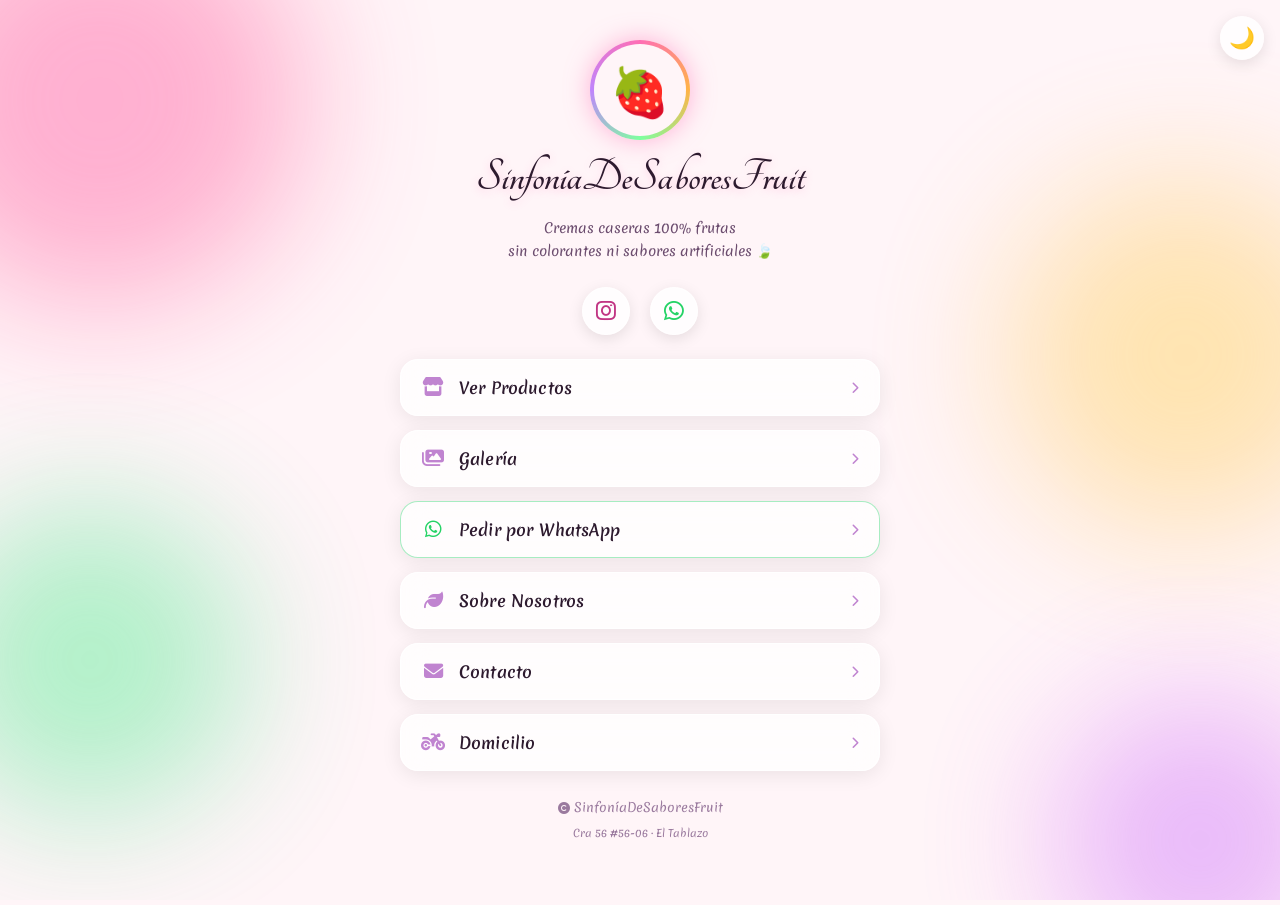
==== index.html @ 21013fcc "primer commit" ====
<!DOCTYPE html>
<html lang="es">
<head>
  <meta charset="UTF-8">
  <meta name="viewport" content="width=device-width, initial-scale=1.0">
  <link rel="preconnect" href="https://fonts.googleapis.com">
  <link rel="preconnect" href="https://fonts.gstatic.com" crossorigin>
  <link href="https://fonts.googleapis.com/css2?family=Tangerine:wght@400;700&family=Merienda:wght@300..900&display=swap" rel="stylesheet">
  <link rel="stylesheet" href="https://cdnjs.cloudflare.com/ajax/libs/font-awesome/6.5.1/css/all.min.css">
  <link rel="icon" type="image/jpeg" href="image/frutas.jpg">
  <link rel="stylesheet" href="linktree.css">
  <title>Sinfonía De Sabores Fruit 🍎</title>
</head>
<body>

  <button id="btnDark" type="button" aria-label="Cambiar modo oscuro">🌙</button>

  <div class="bg-blobs" aria-hidden="true">
    <div class="blob blob1"></div>
    <div class="blob blob2"></div>
    <div class="blob blob3"></div>
    <div class="blob blob4"></div>
  </div>

  <main class="linktree-container">
    
    <div class="profile-section">
      <div class="avatar-ring">
        <div class="avatar-inner">🍓</div>
      </div>
      <h1 class="brand-name">SinfoníaDeSaboresFruit</h1>
      <p class="brand-tagline">Cremas caseras 100% frutas<br>sin colorantes ni sabores artificiales 🍃</p>
    </div>

    <div class="redes-sociales">
      <a href="https://www.instagram.com/sinfoniadesaboresfruit?igsh=MWtiMGF0dndlY2p5dw==" target="_blank" rel="noopener noreferrer" class="red-icon" aria-label="Instagram">
        <i class="fa-brands fa-instagram"></i>
      </a>
      <a href="https://wa.me/573128900286" target="_blank" rel="noopener noreferrer" class="red-icon" aria-label="WhatsApp">
        <i class="fa-brands fa-whatsapp"></i>
      </a>
    </div>

    <nav class="links-nav" aria-label="Enlaces principales">

      <a href="tienda.html#Productos" class="link-btn" style="--i:0">
        <i class="fa-solid fa-store link-icon"></i>
        <span class="link-text">Ver Productos</span>
        <i class="fa-solid fa-chevron-right link-arrow"></i>
      </a>

      <a href="tienda.html#Galeria" class="link-btn" style="--i:1">
        <i class="fa-solid fa-images link-icon"></i>
        <span class="link-text">Galería</span>
        <i class="fa-solid fa-chevron-right link-arrow"></i>
      </a>

      <a href="https://wa.me/573128900286?text=Hola%20👋%20quiero%20hacer%20un%20pedido%20de%20Sinfonía%20De%20Sabores%20Fruit%20🍓" target="_blank" rel="noopener noreferrer" class="link-btn link-whatsapp" style="--i:2">
        <i class="fa-brands fa-whatsapp link-icon"></i>
        <span class="link-text">Pedir por WhatsApp</span>
        <i class="fa-solid fa-chevron-right link-arrow"></i>
      </a>

      <a href="tienda.html#Sobre-Sinfonia" class="link-btn" style="--i:3">
        <i class="fa-solid fa-leaf link-icon"></i>
        <span class="link-text">Sobre Nosotros</span>
        <i class="fa-solid fa-chevron-right link-arrow"></i>
      </a>

      <a href="tienda.html#Contacto" class="link-btn" style="--i:4">
        <i class="fa-solid fa-envelope link-icon"></i>
        <span class="link-text">Contacto</span>
        <i class="fa-solid fa-chevron-right link-arrow"></i>
      </a>

      <a href="form.html#Domicilio" class="link-btn" style="--i:5">
        <i class="fa-solid fa-motorcycle link-icon"></i>
        <span class="link-text">Domicilio</span>
        <i class="fa-solid fa-chevron-right link-arrow"></i>
      </a>

    </nav>

    <footer class="linktree-footer">
      <i class="fa-solid fa-copyright"></i> SinfoníaDeSaboresFruit
      <br>
      <small>Cra 56 #56-06 · El Tablazo</small>
    </footer>

  </main>

  <script>
    const btn = document.getElementById('btnDark');
    btn.addEventListener('click', () => {
      document.body.classList.toggle('dark');
      btn.textContent = document.body.classList.contains('dark') ? '☀️' : '🌙';
    });
  </script>

</body>
</html>
---- linktree.css ----
*, *::before, *::after {
    box-sizing: border-box;
    margin: 0;
    padding: 0;
    }

    html {
    scroll-behavior: smooth;
    }

    body {
    min-height: 100vh;
    background: #fff5f8;
    display: flex;
    justify-content: center;
    align-items: flex-start;
    padding: 40px 16px 60px;
    font-family: 'Merienda', sans-serif;
    position: relative;
    overflow-x: hidden;
    transition: background 0.4s ease, color 0.4s ease;
    }

    .bg-blobs {
    position: fixed;
    inset: 0;
    z-index: 0;
    pointer-events: none;
    overflow: hidden;
    }

    .blob {
    position: absolute;
    border-radius: 50%;
    filter: blur(70px);
    opacity: 0.45;
    animation: flotar 8s ease-in-out infinite alternate;
    }

    .blob1 {
    width: 400px; height: 400px;
    background: radial-gradient(circle, #ff6eb4, #ff3a7a);
    top: -100px; left: -100px;
    animation-duration: 9s;
    }

    .blob2 {
    width: 350px; height: 350px;
    background: radial-gradient(circle, #ffe066, #ffb347);
    top: 20%; right: -80px;
    animation-duration: 11s;
    animation-delay: -3s;
    }

    .blob3 {
    width: 300px; height: 300px;
    background: radial-gradient(circle, #7effa0, #00c96e);
    bottom: 10%; left: -60px;
    animation-duration: 13s;
    animation-delay: -6s;
    }

    .blob4 {
    width: 280px; height: 280px;
    background: radial-gradient(circle, #c084fc, #e040fb);
    bottom: -80px; right: -60px;
    animation-duration: 10s;
    animation-delay: -2s;
    }

    @keyframes flotar {
    from { transform: translate(0, 0) scale(1); }
    to   { transform: translate(30px, 40px) scale(1.1); }
    }

    .linktree-container {
    position: relative;
    z-index: 1;
    width: 100%;
    max-width: 480px;
    display: flex;
    flex-direction: column;
    align-items: center;
    gap: 24px;
    }

    .profile-section {
    display: flex;
    flex-direction: column;
    align-items: center;
    gap: 12px;
    animation: entrar 0.7s ease both;
    }

    .avatar-ring {
    width: 100px;
    height: 100px;
    border-radius: 50%;
    background: conic-gradient(#ff6eb4, #ffb347, #7effa0, #c084fc, #ff6eb4);
    padding: 4px;
    animation: girar 6s linear infinite;
    box-shadow: 0 0 25px rgba(255, 110, 180, 0.5);
    }

    .avatar-inner {
    width: 100%;
    height: 100%;
    border-radius: 50%;
    background: #fff5f8;
    display: flex;
    align-items: center;
    justify-content: center;
    font-size: 3rem;
    transition: background 0.4s ease;
    }

    @keyframes girar {
    from { rotate: 0deg; }
    to   { rotate: 360deg; }
    }

    .brand-name {
    font-family: 'Tangerine', cursive;
    font-size: 3rem;
    font-weight: 700;
    color: #2d1a2e;
    text-align: center;
    text-shadow: 0 2px 8px rgba(255, 110, 180, 0.3);
    line-height: 1.1;
    transition: color 0.4s ease;
    }

    .brand-tagline {
    font-family: 'Merienda', sans-serif;
    font-size: 0.85rem;
    color: #6b4c6e;
    text-align: center;
    line-height: 1.7;
    transition: color 0.4s ease;
    }

    .redes-sociales {
    display: flex;
    gap: 20px;
    animation: entrar 0.7s ease 0.2s both;
    }

    .red-icon {
    width: 48px;
    height: 48px;
    border-radius: 50%;
    background: rgba(255, 255, 255, 0.8);
    backdrop-filter: blur(10px);
    display: flex;
    align-items: center;
    justify-content: center;
    font-size: 1.4rem;
    text-decoration: none;
    color: #2d1a2e;
    box-shadow: 0 4px 15px rgba(0,0,0,0.1);
    border: 1.5px solid rgba(255,255,255,0.6);
    transition: transform 0.3s ease, box-shadow 0.3s ease;
    }

    .red-icon:hover {
    transform: translateY(-4px) scale(1.1);
    box-shadow: 0 8px 25px rgba(255, 110, 180, 0.4);
    }

    .red-icon .fa-instagram { color: #c13584; }
    .red-icon .fa-whatsapp  { color: #25d366; }

    .links-nav {
    width: 100%;
    display: flex;
    flex-direction: column;
    gap: 14px;
    }

    .link-btn {
    display: flex;
    align-items: center;
    gap: 14px;
    width: 100%;
    padding: 16px 20px;
    border-radius: 18px;
    background: rgba(255, 255, 255, 0.75);
    backdrop-filter: blur(14px);
    border: 1.5px solid rgba(255, 255, 255, 0.9);
    text-decoration: none;
    color: #2d1a2e;
    font-family: 'Merienda', sans-serif;
    font-size: 1rem;
    font-weight: 600;
    box-shadow: 0 4px 20px rgba(0,0,0,0.08);
    position: relative;
    overflow: hidden;
    transition: transform 0.25s ease, box-shadow 0.25s ease, background 0.25s ease;
    animation: entrar 0.6s ease calc(var(--i) * 0.1s + 0.3s) both;
    }

    .link-btn::before {
    content: '';
    position: absolute;
    inset: 0;
    background: linear-gradient(135deg, rgba(255,110,180,0.12), rgba(255,179,71,0.12));
    opacity: 0;
    transition: opacity 0.3s ease;
    border-radius: inherit;
    }

    .link-btn:hover::before { opacity: 1; }

    .link-btn:hover {
    transform: translateY(-3px) scale(1.02);
    box-shadow:
        0 8px 30px rgba(255, 110, 180, 0.25),
        0 0 0 2px rgba(255, 110, 180, 0.3);
    background: rgba(255, 255, 255, 0.9);
    }

    .link-btn:active {
    transform: scale(0.98);
    }

    .link-whatsapp {
    border-color: rgba(37, 211, 102, 0.4);
    }

    .link-whatsapp:hover {
    box-shadow:
        0 8px 30px rgba(37, 211, 102, 0.25),
        0 0 0 2px rgba(37, 211, 102, 0.3);
    }

    .link-icon {
    font-size: 1.2rem;
    flex-shrink: 0;
    width: 24px;
    text-align: center;
    color: #c084d0;
    transition: color 0.3s ease;
    }

    .link-whatsapp .link-icon {
    color: #25d366;
    }

    .link-btn:hover .link-icon {
    color: #ff6eb4;
    }

    .link-whatsapp:hover .link-icon {
    color: #1ebe5c;
    }

    .link-text {
    flex: 1;
    letter-spacing: 0.01em;
    }

    .link-arrow {
    font-size: 0.75rem;
    color: #c084d0;
    transition: transform 0.3s ease;
    flex-shrink: 0;
    }

    .link-btn:hover .link-arrow {
    transform: translateX(4px);
    }

    .linktree-footer {
    font-family: 'Merienda', sans-serif;
    font-size: 0.78rem;
    color: #9a7a9e;
    text-align: center;
    line-height: 2;
    animation: entrar 0.6s ease 0.9s both;
    transition: color 0.4s ease;
    }

    @keyframes entrar {
    from { opacity: 0; transform: translateY(20px); }
    to   { opacity: 1; transform: translateY(0); }
    }

    #btnDark {
    position: fixed;
    top: 16px;
    right: 16px;
    background: rgba(255, 255, 255, 0.8);
    border: none;
    border-radius: 50%;
    width: 44px;
    height: 44px;
    font-size: 1.3rem;
    cursor: pointer;
    z-index: 999;
    backdrop-filter: blur(10px);
    box-shadow: 0 4px 15px rgba(0,0,0,0.1);
    transition: transform 0.3s ease, background 0.4s ease;
    }

    #btnDark:hover {
    transform: scale(1.1);
    }

    body.dark {
    background: #1a0a1e;
    }

    body.dark .avatar-inner {
    background: #2d1a2e;
    }

    body.dark .brand-name,
    body.dark .brand-tagline,
    body.dark .linktree-footer {
    color: #f0e0ff;
    }

    body.dark .red-icon {
    background: rgba(255, 255, 255, 0.1);
    color: #f0e0ff;
    border-color: rgba(255,255,255,0.2);
    }

    body.dark .link-btn {
    background: rgba(255, 255, 255, 0.08);
    color: #f0e0ff;
    border-color: rgba(255, 255, 255, 0.15);
    }

    body.dark .link-btn:hover {
    background: rgba(255, 255, 255, 0.14);
    box-shadow:
        0 8px 30px rgba(255, 110, 180, 0.2),
        0 0 0 2px rgba(255, 110, 180, 0.25);
    }

    body.dark .link-whatsapp:hover {
    box-shadow:
        0 8px 30px rgba(37, 211, 102, 0.2),
        0 0 0 2px rgba(37, 211, 102, 0.25);
    }

    body.dark .link-icon,
    body.dark .link-arrow {
    color: #e0aaff;
    }

    body.dark .link-whatsapp .link-icon {
    color: #25d366;
    }

    body.dark #btnDark {
    background: rgba(0, 0, 0, 0.4);
    color: #fff;
    }

    @media (max-width: 480px) {
    body {
        padding: 30px 12px 50px;
    }

    .brand-name {
        font-size: 2.4rem;
    }

    .avatar-ring {
        width: 85px;
        height: 85px;
    }

    .avatar-inner {
        font-size: 2.5rem;
    }

    .link-btn {
        padding: 14px 16px;
        font-size: 0.92rem;
    }

    .link-icon {
        font-size: 1.05rem;
    }
    }
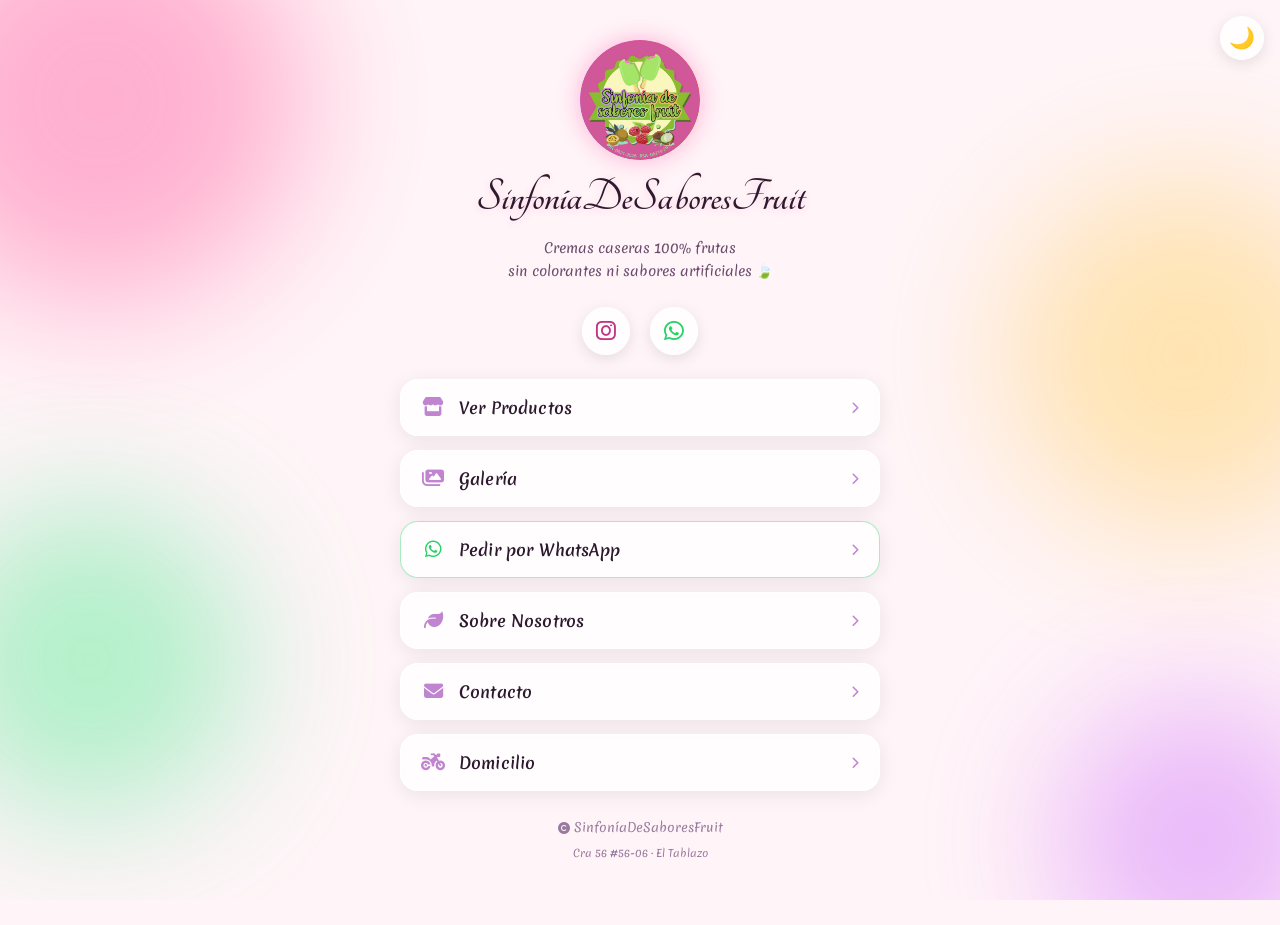
==== commit 22b931d0: "add robots.txt y sitemap.xml" ====
--- a/index.html
+++ b/index.html
@@ -1,101 +1,141 @@
 <!DOCTYPE html>
 <html lang="es">
 <head>
-  <meta charset="UTF-8">
-  <meta name="viewport" content="width=device-width, initial-scale=1.0">
-  <link rel="preconnect" href="https://fonts.googleapis.com">
-  <link rel="preconnect" href="https://fonts.gstatic.com" crossorigin>
-  <link href="https://fonts.googleapis.com/css2?family=Tangerine:wght@400;700&family=Merienda:wght@300..900&display=swap" rel="stylesheet">
-  <link rel="stylesheet" href="https://cdnjs.cloudflare.com/ajax/libs/font-awesome/6.5.1/css/all.min.css">
-  <link rel="icon" type="image/jpeg" href="image/frutas.jpg">
-  <link rel="stylesheet" href="linktree.css">
-  <title>Sinfonía De Sabores Fruit 🍎</title>
+<meta charset="UTF-8">
+<meta name="viewport" content="width=device-width, initial-scale=1.0">
+
+<!-- ===== SEO BÁSICO ===== -->
+<title>Sinfonía De Sabores Fruit | Cremas y Helados Artesanales 100% Naturales</title>
+<meta name="description" content="Cremas caseras y helados artesanales 100% de frutas naturales. Sin colorantes ni sabores artificiales. Pedidos a domicilio en El Tablazo. ¡Escríbenos por WhatsApp!">
+<meta name="keywords" content="helados artesanales, cremas de frutas, sinfonía de sabores fruit, helados naturales Colombia, cremas artesanales, postres naturales, helados a domicilio, El Tablazo">
+<meta name="author" content="Sinfonía De Sabores Fruit">
+<meta name="robots" content="index, follow">
+<meta name="language" content="Spanish">
+<link rel="canonical" href="https://sinfoniadesaboresfruit.com/">
+
+<!-- ===== OPEN GRAPH ===== -->
+<meta property="og:type" content="website">
+<meta property="og:site_name" content="Sinfonía De Sabores Fruit">
+<meta property="og:title" content="Sinfonía De Sabores Fruit | Cremas y Helados Artesanales 100% Naturales">
+<meta property="og:description" content="Cremas caseras y helados artesanales 100% de frutas naturales. Sin colorantes ni sabores artificiales. ¡Pedidos a domicilio!">
+<meta property="og:url" content="https://sinfoniadesaboresfruit.com/">
+<meta property="og:image" content="https://sinfoniadesaboresfruit.com/images/logo.png">
+<meta property="og:image:alt" content="Cremas y helados artesanales de Sinfonía De Sabores Fruit">
+<meta property="og:image:width" content="1200">
+<meta property="og:image:height" content="630">
+<meta property="og:locale" content="es_CO">
+
+<!-- ===== TWITTER CARDS ===== -->
+<meta name="twitter:card" content="summary_large_image">
+<meta name="twitter:title" content="Sinfonía De Sabores Fruit | Helados Artesanales 100% Naturales">
+<meta name="twitter:description" content="Cremas caseras y helados artesanales 100% de frutas naturales. Sin colorantes ni sabores artificiales. ¡Pedidos a domicilio!">
+<meta name="twitter:image" content="https://sinfoniadesaboresfruit.com/images/logo.png">
+<meta name="twitter:image:alt" content="Helados artesanales de frutas naturales">
+
+<!-- ===== GEO ===== -->
+<meta name="geo.region" content="CO">
+<meta name="geo.placename" content="El Tablazo, Colombia">
+
+<!-- ===== SCHEMA.ORG ===== -->
+<script type="application/ld+json">
+{
+  "@context": "https://schema.org",
+  "@type": "FoodEstablishment",
+  "name": "Sinfonía De Sabores Fruit",
+  "description": "Cremas caseras y helados artesanales 100% de frutas naturales, sin colorantes ni sabores artificiales.",
+  "url": "https://sinfoniadesaboresfruit.com/",
+  "logo": "https://sinfoniadesaboresfruit.com/images/logo.png",
+  "image": "https://sinfoniadesaboresfruit.com/images/logo.png",
+  "telephone": "+573128900286",
+  "address": {
+    "@type": "PostalAddress",
+    "streetAddress": "Cra 56 #56-06",
+    "addressLocality": "El Tablazo",
+    "addressCountry": "CO"
+  },
+  "sameAs": [
+    "https://www.instagram.com/sinfoniadesaboresfruit",
+    "https://wa.me/573128900286"
+  ]
+}
+</script>
+
+<!-- ===== FUENTES Y ESTILOS ===== -->
+<link rel="preconnect" href="https://fonts.googleapis.com">
+<link rel="preconnect" href="https://fonts.gstatic.com" crossorigin>
+<link href="https://fonts.googleapis.com/css2?family=Tangerine:wght@400;700&family=Merienda:wght@300..900&display=swap" rel="stylesheet">
+<link rel="stylesheet" href="https://cdnjs.cloudflare.com/ajax/libs/font-awesome/6.5.1/css/all.min.css">
+<link rel="icon" type="image/png" href="images/logo(2).png">
+<link rel="stylesheet" href="linktree.css">
 </head>
 <body>
-
-  <button id="btnDark" type="button" aria-label="Cambiar modo oscuro">🌙</button>
-
-  <div class="bg-blobs" aria-hidden="true">
-    <div class="blob blob1"></div>
-    <div class="blob blob2"></div>
-    <div class="blob blob3"></div>
-    <div class="blob blob4"></div>
+<button id="btnDark" type="button" aria-label="Cambiar modo oscuro">🌙</button>
+<div class="bg-blobs" aria-hidden="true">
+<div class="blob blob1"></div>
+<div class="blob blob2"></div>
+<div class="blob blob3"></div>
+<div class="blob blob4"></div>
+</div>
+<main class="linktree-container">
+<div class="profile-section">
+  <div class="avatar-ring">
+    <img class="avatar-logo" src="images/logo(2).png" alt="Logo Sinfonía De Sabores Fruit">
   </div>
-
-  <main class="linktree-container">
-    
-    <div class="profile-section">
-      <div class="avatar-ring">
-        <div class="avatar-inner">🍓</div>
-      </div>
-      <h1 class="brand-name">SinfoníaDeSaboresFruit</h1>
-      <p class="brand-tagline">Cremas caseras 100% frutas<br>sin colorantes ni sabores artificiales 🍃</p>
-    </div>
-
-    <div class="redes-sociales">
-      <a href="https://www.instagram.com/sinfoniadesaboresfruit?igsh=MWtiMGF0dndlY2p5dw==" target="_blank" rel="noopener noreferrer" class="red-icon" aria-label="Instagram">
-        <i class="fa-brands fa-instagram"></i>
-      </a>
-      <a href="https://wa.me/573128900286" target="_blank" rel="noopener noreferrer" class="red-icon" aria-label="WhatsApp">
-        <i class="fa-brands fa-whatsapp"></i>
-      </a>
-    </div>
-
-    <nav class="links-nav" aria-label="Enlaces principales">
-
-      <a href="tienda.html#Productos" class="link-btn" style="--i:0">
-        <i class="fa-solid fa-store link-icon"></i>
-        <span class="link-text">Ver Productos</span>
-        <i class="fa-solid fa-chevron-right link-arrow"></i>
-      </a>
-
-      <a href="tienda.html#Galeria" class="link-btn" style="--i:1">
-        <i class="fa-solid fa-images link-icon"></i>
-        <span class="link-text">Galería</span>
-        <i class="fa-solid fa-chevron-right link-arrow"></i>
-      </a>
-
-      <a href="https://wa.me/573128900286?text=Hola%20👋%20quiero%20hacer%20un%20pedido%20de%20Sinfonía%20De%20Sabores%20Fruit%20🍓" target="_blank" rel="noopener noreferrer" class="link-btn link-whatsapp" style="--i:2">
-        <i class="fa-brands fa-whatsapp link-icon"></i>
-        <span class="link-text">Pedir por WhatsApp</span>
-        <i class="fa-solid fa-chevron-right link-arrow"></i>
-      </a>
-
-      <a href="tienda.html#Sobre-Sinfonia" class="link-btn" style="--i:3">
-        <i class="fa-solid fa-leaf link-icon"></i>
-        <span class="link-text">Sobre Nosotros</span>
-        <i class="fa-solid fa-chevron-right link-arrow"></i>
-      </a>
-
-      <a href="tienda.html#Contacto" class="link-btn" style="--i:4">
-        <i class="fa-solid fa-envelope link-icon"></i>
-        <span class="link-text">Contacto</span>
-        <i class="fa-solid fa-chevron-right link-arrow"></i>
-      </a>
-
-      <a href="form.html#Domicilio" class="link-btn" style="--i:5">
-        <i class="fa-solid fa-motorcycle link-icon"></i>
-        <span class="link-text">Domicilio</span>
-        <i class="fa-solid fa-chevron-right link-arrow"></i>
-      </a>
-
-    </nav>
-
-    <footer class="linktree-footer">
-      <i class="fa-solid fa-copyright"></i> SinfoníaDeSaboresFruit
-      <br>
-      <small>Cra 56 #56-06 · El Tablazo</small>
-    </footer>
-
-  </main>
-
-  <script>
-    const btn = document.getElementById('btnDark');
-    btn.addEventListener('click', () => {
-      document.body.classList.toggle('dark');
-      btn.textContent = document.body.classList.contains('dark') ? '☀️' : '🌙';
+  <h1 class="brand-name">SinfoníaDeSaboresFruit</h1>
+  <p class="brand-tagline">Cremas caseras 100% frutas<br>sin colorantes ni sabores artificiales 🍃</p>
+</div>
+<div class="redes-sociales">
+<a href="https://www.instagram.com/sinfoniadesaboresfruit?igsh=MWtiMGF0dndlY2p5dw==" target="_blank" rel="noopener noreferrer" class="red-icon" aria-label="Visitar Instagram de Sinfonía De Sabores Fruit">
+<i class="fa-brands fa-instagram" aria-hidden="true"></i>
+</a>
+<a href="https://wa.me/573128900286" target="_blank" rel="noopener noreferrer" class="red-icon" aria-label="Contactar por WhatsApp a Sinfonía De Sabores Fruit">
+<i class="fa-brands fa-whatsapp" aria-hidden="true"></i>
+</a>
+</div>
+<nav class="links-nav" aria-label="Enlaces principales">
+<a href="tienda.html#Productos" class="link-btn" style="--i:0">
+<i class="fa-solid fa-store link-icon" aria-hidden="true"></i>
+<span class="link-text">Ver Productos</span>
+<i class="fa-solid fa-chevron-right link-arrow" aria-hidden="true"></i>
+</a>
+<a href="tienda.html#Galeria" class="link-btn" style="--i:1">
+<i class="fa-solid fa-images link-icon" aria-hidden="true"></i>
+<span class="link-text">Galería</span>
+<i class="fa-solid fa-chevron-right link-arrow" aria-hidden="true"></i>
+</a>
+<a href="https://wa.me/573128900286?text=Hola%20👋%20quiero%20hacer%20un%20pedido%20de%20Sinfonía%20De%20Sabores%20Fruit%20🍓" target="_blank" rel="noopener noreferrer" class="link-btn link-whatsapp" style="--i:2">
+<i class="fa-brands fa-whatsapp link-icon" aria-hidden="true"></i>
+<span class="link-text">Pedir por WhatsApp</span>
+<i class="fa-solid fa-chevron-right link-arrow" aria-hidden="true"></i>
+</a>
+<a href="tienda.html#Sobre-Sinfonia" class="link-btn" style="--i:3">
+<i class="fa-solid fa-leaf link-icon" aria-hidden="true"></i>
+<span class="link-text">Sobre Nosotros</span>
+<i class="fa-solid fa-chevron-right link-arrow" aria-hidden="true"></i>
+</a>
+<a href="tienda.html#Contacto" class="link-btn" style="--i:4">
+<i class="fa-solid fa-envelope link-icon" aria-hidden="true"></i>
+<span class="link-text">Contacto</span>
+<i class="fa-solid fa-chevron-right link-arrow" aria-hidden="true"></i>
+</a>
+<a href="form.html#Domicilio" class="link-btn" style="--i:5">
+<i class="fa-solid fa-motorcycle link-icon" aria-hidden="true"></i>
+<span class="link-text">Domicilio</span>
+<i class="fa-solid fa-chevron-right link-arrow" aria-hidden="true"></i>
+</a>
+</nav>
+<footer class="linktree-footer">
+<i class="fa-solid fa-copyright" aria-hidden="true"></i> SinfoníaDeSaboresFruit
+<br>
+<small>Cra 56 #56-06 · El Tablazo</small>
+</footer>
+</main>
+<script>
+const btn = document.getElementById('btnDark');
+btn.addEventListener('click', () => {
+document.body.classList.toggle('dark');
+btn.textContent = document.body.classList.contains('dark') ? '☀️' : '🌙';
     });
-  </script>
-
+</script>
 </body>
 </html>
--- a/linktree.css
+++ b/linktree.css
@@ -1,388 +1,371 @@
-    *, *::before, *::after {
-    box-sizing: border-box;
-    margin: 0;
-    padding: 0;
-    }
-
-    html {
-    scroll-behavior: smooth;
-    }
-
-    body {
-    min-height: 100vh;
-    background: #fff5f8;
-    display: flex;
-    justify-content: center;
-    align-items: flex-start;
-    padding: 40px 16px 60px;
-    font-family: 'Merienda', sans-serif;
-    position: relative;
-    overflow-x: hidden;
-    transition: background 0.4s ease, color 0.4s ease;
-    }
-
-    .bg-blobs {
-    position: fixed;
-    inset: 0;
-    z-index: 0;
-    pointer-events: none;
-    overflow: hidden;
-    }
-
-    .blob {
-    position: absolute;
-    border-radius: 50%;
-    filter: blur(70px);
-    opacity: 0.45;
-    animation: flotar 8s ease-in-out infinite alternate;
-    }
-
-    .blob1 {
-    width: 400px; height: 400px;
-    background: radial-gradient(circle, #ff6eb4, #ff3a7a);
-    top: -100px; left: -100px;
-    animation-duration: 9s;
-    }
-
-    .blob2 {
-    width: 350px; height: 350px;
-    background: radial-gradient(circle, #ffe066, #ffb347);
-    top: 20%; right: -80px;
-    animation-duration: 11s;
-    animation-delay: -3s;
-    }
-
-    .blob3 {
-    width: 300px; height: 300px;
-    background: radial-gradient(circle, #7effa0, #00c96e);
-    bottom: 10%; left: -60px;
-    animation-duration: 13s;
-    animation-delay: -6s;
-    }
-
-    .blob4 {
-    width: 280px; height: 280px;
-    background: radial-gradient(circle, #c084fc, #e040fb);
-    bottom: -80px; right: -60px;
-    animation-duration: 10s;
-    animation-delay: -2s;
-    }
-
-    @keyframes flotar {
-    from { transform: translate(0, 0) scale(1); }
-    to   { transform: translate(30px, 40px) scale(1.1); }
-    }
-
-    .linktree-container {
-    position: relative;
-    z-index: 1;
-    width: 100%;
-    max-width: 480px;
-    display: flex;
-    flex-direction: column;
-    align-items: center;
-    gap: 24px;
-    }
-
-    .profile-section {
-    display: flex;
-    flex-direction: column;
-    align-items: center;
-    gap: 12px;
-    animation: entrar 0.7s ease both;
-    }
-
-    .avatar-ring {
-    width: 100px;
-    height: 100px;
-    border-radius: 50%;
-    background: conic-gradient(#ff6eb4, #ffb347, #7effa0, #c084fc, #ff6eb4);
-    padding: 4px;
-    animation: girar 6s linear infinite;
-    box-shadow: 0 0 25px rgba(255, 110, 180, 0.5);
-    }
-
-    .avatar-inner {
-    width: 100%;
-    height: 100%;
-    border-radius: 50%;
-    background: #fff5f8;
-    display: flex;
-    align-items: center;
-    justify-content: center;
-    font-size: 3rem;
-    transition: background 0.4s ease;
-    }
-
-    @keyframes girar {
-    from { rotate: 0deg; }
-    to   { rotate: 360deg; }
-    }
-
-    .brand-name {
-    font-family: 'Tangerine', cursive;
-    font-size: 3rem;
-    font-weight: 700;
-    color: #2d1a2e;
-    text-align: center;
-    text-shadow: 0 2px 8px rgba(255, 110, 180, 0.3);
-    line-height: 1.1;
-    transition: color 0.4s ease;
-    }
-
-    .brand-tagline {
-    font-family: 'Merienda', sans-serif;
-    font-size: 0.85rem;
-    color: #6b4c6e;
-    text-align: center;
-    line-height: 1.7;
-    transition: color 0.4s ease;
-    }
-
-    .redes-sociales {
-    display: flex;
-    gap: 20px;
-    animation: entrar 0.7s ease 0.2s both;
-    }
-
-    .red-icon {
-    width: 48px;
-    height: 48px;
-    border-radius: 50%;
-    background: rgba(255, 255, 255, 0.8);
-    backdrop-filter: blur(10px);
-    display: flex;
-    align-items: center;
-    justify-content: center;
-    font-size: 1.4rem;
-    text-decoration: none;
-    color: #2d1a2e;
-    box-shadow: 0 4px 15px rgba(0,0,0,0.1);
-    border: 1.5px solid rgba(255,255,255,0.6);
-    transition: transform 0.3s ease, box-shadow 0.3s ease;
-    }
-
-    .red-icon:hover {
-    transform: translateY(-4px) scale(1.1);
-    box-shadow: 0 8px 25px rgba(255, 110, 180, 0.4);
-    }
-
-    .red-icon .fa-instagram { color: #c13584; }
-    .red-icon .fa-whatsapp  { color: #25d366; }
-
-    .links-nav {
-    width: 100%;
-    display: flex;
-    flex-direction: column;
-    gap: 14px;
-    }
-
-    .link-btn {
-    display: flex;
-    align-items: center;
-    gap: 14px;
-    width: 100%;
-    padding: 16px 20px;
-    border-radius: 18px;
-    background: rgba(255, 255, 255, 0.75);
-    backdrop-filter: blur(14px);
-    border: 1.5px solid rgba(255, 255, 255, 0.9);
-    text-decoration: none;
-    color: #2d1a2e;
-    font-family: 'Merienda', sans-serif;
-    font-size: 1rem;
-    font-weight: 600;
-    box-shadow: 0 4px 20px rgba(0,0,0,0.08);
-    position: relative;
-    overflow: hidden;
-    transition: transform 0.25s ease, box-shadow 0.25s ease, background 0.25s ease;
-    animation: entrar 0.6s ease calc(var(--i) * 0.1s + 0.3s) both;
-    }
-
-    .link-btn::before {
-    content: '';
-    position: absolute;
-    inset: 0;
-    background: linear-gradient(135deg, rgba(255,110,180,0.12), rgba(255,179,71,0.12));
-    opacity: 0;
-    transition: opacity 0.3s ease;
-    border-radius: inherit;
-    }
-
-    .link-btn:hover::before { opacity: 1; }
-
-    .link-btn:hover {
-    transform: translateY(-3px) scale(1.02);
-    box-shadow:
-        0 8px 30px rgba(255, 110, 180, 0.25),
-        0 0 0 2px rgba(255, 110, 180, 0.3);
-    background: rgba(255, 255, 255, 0.9);
-    }
-
-    .link-btn:active {
-    transform: scale(0.98);
-    }
-
-    .link-whatsapp {
-    border-color: rgba(37, 211, 102, 0.4);
-    }
-
-    .link-whatsapp:hover {
-    box-shadow:
-        0 8px 30px rgba(37, 211, 102, 0.25),
-        0 0 0 2px rgba(37, 211, 102, 0.3);
-    }
-
-    .link-icon {
-    font-size: 1.2rem;
-    flex-shrink: 0;
-    width: 24px;
-    text-align: center;
-    color: #c084d0;
-    transition: color 0.3s ease;
-    }
-
-    .link-whatsapp .link-icon {
-    color: #25d366;
-    }
-
-    .link-btn:hover .link-icon {
-    color: #ff6eb4;
-    }
-
-    .link-whatsapp:hover .link-icon {
-    color: #1ebe5c;
-    }
-
-    .link-text {
-    flex: 1;
-    letter-spacing: 0.01em;
-    }
-
-    .link-arrow {
-    font-size: 0.75rem;
-    color: #c084d0;
-    transition: transform 0.3s ease;
-    flex-shrink: 0;
-    }
-
-    .link-btn:hover .link-arrow {
-    transform: translateX(4px);
-    }
-
-    .linktree-footer {
-    font-family: 'Merienda', sans-serif;
-    font-size: 0.78rem;
-    color: #9a7a9e;
-    text-align: center;
-    line-height: 2;
-    animation: entrar 0.6s ease 0.9s both;
-    transition: color 0.4s ease;
-    }
-
-    @keyframes entrar {
-    from { opacity: 0; transform: translateY(20px); }
-    to   { opacity: 1; transform: translateY(0); }
-    }
-
-    #btnDark {
-    position: fixed;
-    top: 16px;
-    right: 16px;
-    background: rgba(255, 255, 255, 0.8);
-    border: none;
-    border-radius: 50%;
-    width: 44px;
-    height: 44px;
-    font-size: 1.3rem;
-    cursor: pointer;
-    z-index: 999;
-    backdrop-filter: blur(10px);
-    box-shadow: 0 4px 15px rgba(0,0,0,0.1);
-    transition: transform 0.3s ease, background 0.4s ease;
-    }
-
-    #btnDark:hover {
-    transform: scale(1.1);
-    }
-
-    body.dark {
-    background: #1a0a1e;
-    }
-
-    body.dark .avatar-inner {
-    background: #2d1a2e;
-    }
-
-    body.dark .brand-name,
-    body.dark .brand-tagline,
-    body.dark .linktree-footer {
-    color: #f0e0ff;
-    }
-
-    body.dark .red-icon {
-    background: rgba(255, 255, 255, 0.1);
-    color: #f0e0ff;
-    border-color: rgba(255,255,255,0.2);
-    }
-
-    body.dark .link-btn {
-    background: rgba(255, 255, 255, 0.08);
-    color: #f0e0ff;
-    border-color: rgba(255, 255, 255, 0.15);
-    }
-
-    body.dark .link-btn:hover {
-    background: rgba(255, 255, 255, 0.14);
-    box-shadow:
-        0 8px 30px rgba(255, 110, 180, 0.2),
-        0 0 0 2px rgba(255, 110, 180, 0.25);
-    }
-
-    body.dark .link-whatsapp:hover {
-    box-shadow:
-        0 8px 30px rgba(37, 211, 102, 0.2),
-        0 0 0 2px rgba(37, 211, 102, 0.25);
-    }
-
-    body.dark .link-icon,
-    body.dark .link-arrow {
-    color: #e0aaff;
-    }
-
-    body.dark .link-whatsapp .link-icon {
-    color: #25d366;
-    }
-
-    body.dark #btnDark {
-    background: rgba(0, 0, 0, 0.4);
-    color: #fff;
-    }
-
-    @media (max-width: 480px) {
-    body {
-        padding: 30px 12px 50px;
-    }
-
-    .brand-name {
-        font-size: 2.4rem;
-    }
-
-    .avatar-ring {
-        width: 85px;
-        height: 85px;
-    }
-
-    .avatar-inner {
-        font-size: 2.5rem;
-    }
-
-    .link-btn {
-        padding: 14px 16px;
-        font-size: 0.92rem;
-    }
-
-    .link-icon {
-        font-size: 1.05rem;
-    }
-    }+*, *::before, *::after {
+box-sizing: border-box;
+margin: 0;
+padding: 0;
+}
+
+html {
+scroll-behavior: smooth;
+}
+
+body {
+min-height: 100vh;
+background: #fff5f8;
+display: flex;
+justify-content: center;
+align-items: flex-start;
+padding: 40px 16px 60px;
+font-family: 'Merienda', sans-serif;
+position: relative;
+overflow-x: hidden;
+transition: background 0.4s ease, color 0.4s ease;
+}
+
+.bg-blobs {
+position: fixed;
+inset: 0;
+z-index: 0;
+pointer-events: none;
+overflow: hidden;
+}
+
+.blob {
+position: absolute;
+border-radius: 50%;
+filter: blur(70px);
+opacity: 0.45;
+animation: flotar 8s ease-in-out infinite alternate;
+}
+
+.blob1 {
+width: 400px; height: 400px;
+background: radial-gradient(circle, #ff6eb4, #ff3a7a);
+top: -100px; left: -100px;
+animation-duration: 9s;
+}
+
+.blob2 {
+width: 350px; height: 350px;
+background: radial-gradient(circle, #ffe066, #ffb347);
+top: 20%; right: -80px;
+animation-duration: 11s;
+animation-delay: -3s;
+}
+
+.blob3 {
+width: 300px; height: 300px;
+background: radial-gradient(circle, #7effa0, #00c96e);
+bottom: 10%; left: -60px;
+animation-duration: 13s;
+animation-delay: -6s;
+}
+
+.blob4 {
+width: 280px; height: 280px;
+background: radial-gradient(circle, #c084fc, #e040fb);
+bottom: -80px; right: -60px;
+animation-duration: 10s;
+animation-delay: -2s;
+}
+
+@keyframes flotar {
+from { transform: translate(0, 0) scale(1); }
+to   { transform: translate(30px, 40px) scale(1.1); }
+}
+
+.linktree-container {
+position: relative;
+z-index: 1;
+width: 100%;
+max-width: 480px;
+display: flex;
+flex-direction: column;
+align-items: center;
+gap: 24px;
+}
+
+.profile-section {
+display: flex;
+flex-direction: column;
+align-items: center;
+gap: 12px;
+animation: entrar 0.7s ease both;
+}
+
+.avatar-ring {
+width: 120px;
+height: 120px;
+border-radius: 50%;
+background: conic-gradient(#ff6eb4, #ffb347, #7effa0, #c084fc, #ff6eb4);
+padding: 0;
+overflow: hidden;
+box-shadow: 0 0 25px rgba(255, 110, 180, 0.5);
+}
+
+.avatar-logo {
+width: 100%;
+height: 100%;
+border-radius: 50%;
+object-fit: cover;
+display: block;
+}
+
+.brand-name {
+font-family: 'Tangerine', cursive;
+font-size: 3rem;
+font-weight: 700;
+color: #2d1a2e;
+text-align: center;
+text-shadow: 0 2px 8px rgba(255, 110, 180, 0.3);
+line-height: 1.1;
+transition: color 0.4s ease;
+}
+
+.brand-tagline {
+font-family: 'Merienda', sans-serif;
+font-size: 0.85rem;
+color: #6b4c6e;
+text-align: center;
+line-height: 1.7;
+transition: color 0.4s ease;
+}
+
+.redes-sociales {
+display: flex;
+gap: 20px;
+animation: entrar 0.7s ease 0.2s both;
+}
+
+.red-icon {
+width: 48px;
+height: 48px;
+border-radius: 50%;
+background: rgba(255, 255, 255, 0.8);
+backdrop-filter: blur(10px);
+display: flex;
+align-items: center;
+justify-content: center;
+font-size: 1.4rem;
+text-decoration: none;
+color: #2d1a2e;
+box-shadow: 0 4px 15px rgba(0,0,0,0.1);
+border: 1.5px solid rgba(255,255,255,0.6);
+transition: transform 0.3s ease, box-shadow 0.3s ease;
+}
+
+.red-icon:hover {
+transform: translateY(-4px) scale(1.1);
+box-shadow: 0 8px 25px rgba(255, 110, 180, 0.4);
+}
+
+.red-icon .fa-instagram { color: #c13584; }
+.red-icon .fa-whatsapp  { color: #25d366; }
+
+.links-nav {
+width: 100%;
+display: flex;
+flex-direction: column;
+gap: 14px;
+}
+
+.link-btn {
+display: flex;
+align-items: center;
+gap: 14px;
+width: 100%;
+padding: 16px 20px;
+border-radius: 18px;
+background: rgba(255, 255, 255, 0.75);
+backdrop-filter: blur(14px);
+border: 1.5px solid rgba(255, 255, 255, 0.9);
+text-decoration: none;
+color: #2d1a2e;
+font-family: 'Merienda', sans-serif;
+font-size: 1rem;
+font-weight: 600;
+box-shadow: 0 4px 20px rgba(0,0,0,0.08);
+position: relative;
+overflow: hidden;
+transition: transform 0.25s ease, box-shadow 0.25s ease, background 0.25s ease;
+animation: entrar 0.6s ease calc(var(--i) * 0.1s + 0.3s) both;
+}
+
+.link-btn::before {
+content: '';
+position: absolute;
+inset: 0;
+background: linear-gradient(135deg, rgba(255,110,180,0.12), rgba(255,179,71,0.12));
+opacity: 0;
+transition: opacity 0.3s ease;
+border-radius: inherit;
+}
+
+.link-btn:hover::before { opacity: 1; }
+
+.link-btn:hover {
+transform: translateY(-3px) scale(1.02);
+box-shadow:
+    0 8px 30px rgba(255, 110, 180, 0.25),
+    0 0 0 2px rgba(255, 110, 180, 0.3);
+background: rgba(255, 255, 255, 0.9);
+}
+
+.link-btn:active {
+transform: scale(0.98);
+}
+
+.link-whatsapp {
+border-color: rgba(37, 211, 102, 0.4);
+}
+
+.link-whatsapp:hover {
+box-shadow:
+    0 8px 30px rgba(37, 211, 102, 0.25),
+    0 0 0 2px rgba(37, 211, 102, 0.3);
+}
+
+.link-icon {
+font-size: 1.2rem;
+flex-shrink: 0;
+width: 24px;
+text-align: center;
+color: #c084d0;
+transition: color 0.3s ease;
+}
+
+.link-whatsapp .link-icon {
+color: #25d366;
+}
+
+.link-btn:hover .link-icon {
+color: #ff6eb4;
+}
+
+.link-whatsapp:hover .link-icon {
+color: #1ebe5c;
+}
+
+.link-text {
+flex: 1;
+letter-spacing: 0.01em;
+}
+
+.link-arrow {
+font-size: 0.75rem;
+color: #c084d0;
+transition: transform 0.3s ease;
+flex-shrink: 0;
+}
+
+.link-btn:hover .link-arrow {
+transform: translateX(4px);
+}
+
+.linktree-footer {
+font-family: 'Merienda', sans-serif;
+font-size: 0.78rem;
+color: #9a7a9e;
+text-align: center;
+line-height: 2;
+animation: entrar 0.6s ease 0.9s both;
+transition: color 0.4s ease;
+}
+
+@keyframes entrar {
+from { opacity: 0; transform: translateY(20px); }
+to   { opacity: 1; transform: translateY(0); }
+}
+
+#btnDark {
+position: fixed;
+top: 16px;
+right: 16px;
+background: rgba(255, 255, 255, 0.8);
+border: none;
+border-radius: 50%;
+width: 44px;
+height: 44px;
+font-size: 1.3rem;
+cursor: pointer;
+z-index: 999;
+backdrop-filter: blur(10px);
+box-shadow: 0 4px 15px rgba(0,0,0,0.1);
+transition: transform 0.3s ease, background 0.4s ease;
+}
+
+#btnDark:hover {
+transform: scale(1.1);
+}
+
+body.dark {
+background: #1a0a1e;
+}
+
+body.dark .brand-name,
+body.dark .brand-tagline,
+body.dark .linktree-footer {
+color: #f0e0ff;
+}
+
+body.dark .red-icon {
+background: rgba(255, 255, 255, 0.1);
+color: #f0e0ff;
+border-color: rgba(255,255,255,0.2);
+}
+
+body.dark .link-btn {
+background: rgba(255, 255, 255, 0.08);
+color: #f0e0ff;
+border-color: rgba(255, 255, 255, 0.15);
+}
+
+body.dark .link-btn:hover {
+background: rgba(255, 255, 255, 0.14);
+box-shadow:
+    0 8px 30px rgba(255, 110, 180, 0.2),
+    0 0 0 2px rgba(255, 110, 180, 0.25);
+}
+
+body.dark .link-whatsapp:hover {
+box-shadow:
+    0 8px 30px rgba(37, 211, 102, 0.2),
+    0 0 0 2px rgba(37, 211, 102, 0.25);
+}
+
+body.dark .link-icon,
+body.dark .link-arrow {
+color: #e0aaff;
+}
+
+body.dark .link-whatsapp .link-icon {
+color: #25d366;
+}
+
+body.dark #btnDark {
+background: rgba(0, 0, 0, 0.4);
+color: #fff;
+}
+
+@media (max-width: 480px) {
+body {
+    padding: 30px 12px 50px;
+}
+
+.brand-name {
+    font-size: 2.4rem;
+}
+
+.avatar-ring {
+    width: 95px;
+    height: 95px;
+}
+
+.link-btn {
+    padding: 14px 16px;
+    font-size: 0.92rem;
+}
+
+.link-icon {
+    font-size: 1.05rem;
+}
+}
